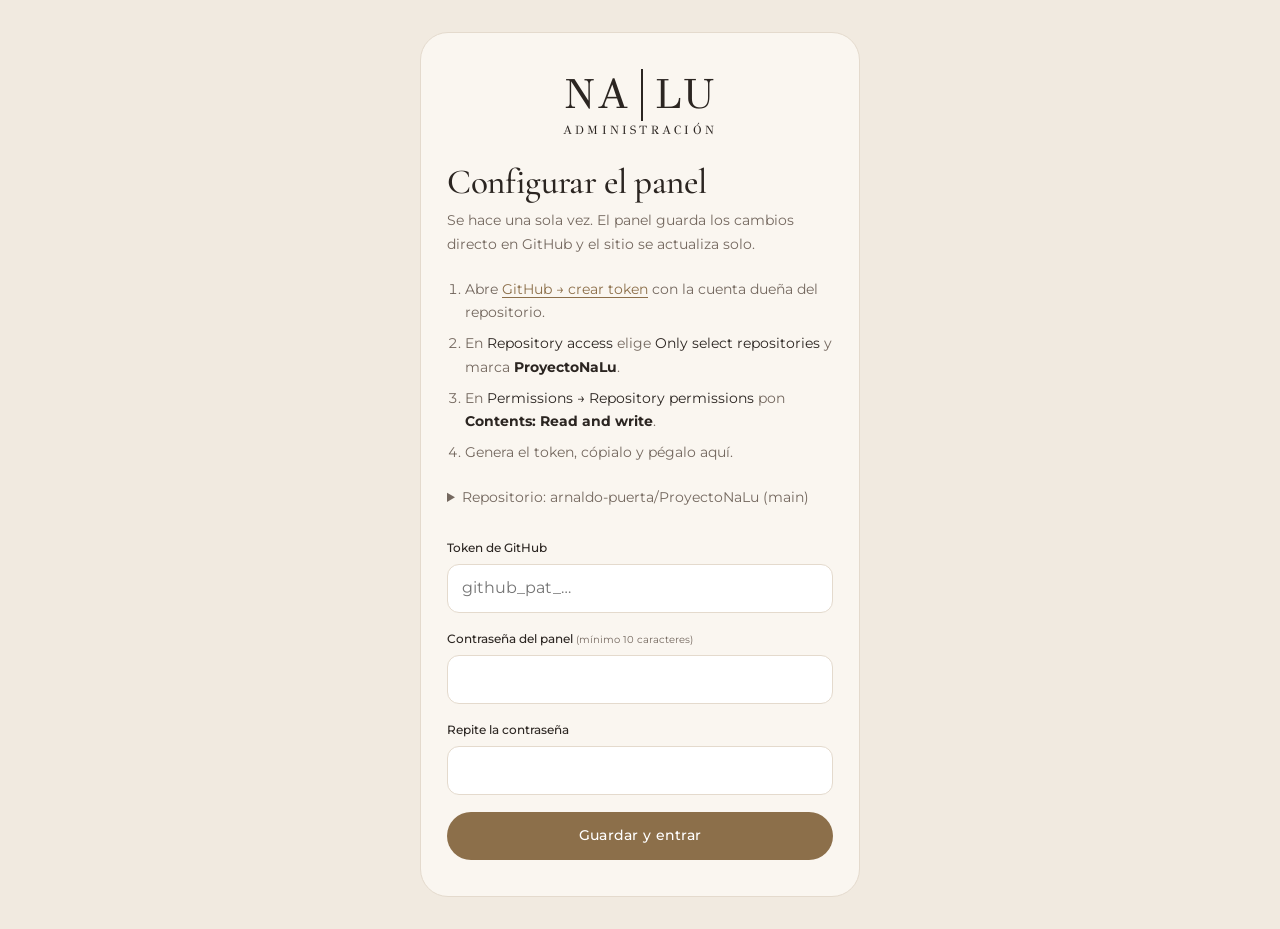
==== admin/index.html @ 3623da63 "Add files via upload" ====
<!DOCTYPE html>
<html lang="es">
<head>
    <meta charset="UTF-8">
    <meta name="viewport" content="width=device-width, initial-scale=1.0, viewport-fit=cover">
    <meta name="robots" content="noindex, nofollow">
    <title>Admin | NALU</title>
    <meta name="theme-color" content="#FAF6F0">

    <link rel="preconnect" href="https://fonts.googleapis.com">
    <link rel="preconnect" href="https://fonts.gstatic.com" crossorigin>
    <link href="https://fonts.googleapis.com/css2?family=Cormorant+Garamond:wght@500;600&family=GFS+Didot&family=Montserrat:wght@300;400;500;600&display=swap" rel="stylesheet">
    <link rel="stylesheet" href="https://cdnjs.cloudflare.com/ajax/libs/font-awesome/6.7.2/css/all.min.css">

    <link rel="stylesheet" href="../css/nalu.css">
    <link rel="stylesheet" href="admin.css">
</head>
<body class="admin">

    <!-- Pantallas de acceso: cargando, configuración inicial y contraseña -->
    <main class="acceso" id="acceso">
        <div class="acceso-caja">
            <a href="../index.html" class="logo" aria-label="Ir al sitio">
                <span class="logo-marca">NA<i></i>LU</span>
                <span class="logo-sub">ADMINISTRACIÓN</span>
            </a>
            <div id="acceso-contenido">
                <p class="acceso-cargando">Cargando…</p>
            </div>
        </div>
    </main>

    <!-- Panel de administración -->
    <div class="app" id="app" hidden>

        <header class="barra">
            <div class="barra-inner">
                <a href="../index.html" target="_blank" class="logo logo--chico" aria-label="Ver sitio">
                    <span class="logo-marca">NA<i></i>LU</span>
                </a>
                <p class="estado" id="estado" role="status"></p>
                <button class="btn btn--primario" id="publicar" disabled>Publicar</button>
            </div>
            <nav class="pestanas" role="tablist" aria-label="Secciones">
                <button role="tab" data-tab="productos" aria-selected="true">Productos</button>
                <button role="tab" data-tab="colecciones" aria-selected="false">Colecciones</button>
                <button role="tab" data-tab="enlaces" aria-selected="false">Enlaces</button>
                <button role="tab" data-tab="ajustes" aria-selected="false">Ajustes</button>
            </nav>
        </header>

        <main class="contenido" id="contenido"></main>

    </div>

    <!-- Formulario en ventana (productos y colecciones) -->
    <dialog class="dialogo" id="dialogo">
        <form method="dialog" id="dialogo-form" novalidate></form>
    </dialog>

    <div class="aviso" id="aviso" role="status"></div>

    <script src="admin.js"></script>
</body>
</html>
---- css/nalu.css ----
/* ==========================================================================
   NALU · Souvenirs
   Hoja de estilos del sitio público (móvil primero)
   ========================================================================== */

:root{
    /* Color */
    --cera:      #FAF6F0;   /* fondo principal */
    --lino:      #F1EAE0;   /* superficies secundarias */
    --papel:     #FFFFFF;
    --hollin:    #2B2521;   /* texto */
    --humo:      #74685F;   /* texto secundario */
    --linea:     #E4DACD;   /* bordes */
    --miel:      #B89B72;   /* acento de marca */
    --miel-osc:  #8C6F4A;   /* acento sobre fondos claros y botones */
    --wa:        #1E7D4F;   /* WhatsApp, sobrio */

    /* Tipografía */
    --f-logo:    'GFS Didot', 'Didot', serif;
    --f-titulo:  'Cormorant Garamond', 'Garamond', serif;
    --f-texto:   'Montserrat', system-ui, sans-serif;

    /* Escala */
    --t-xs:  .78rem;
    --t-sm:  .88rem;
    --t-md:  1rem;
    --t-lg:  1.25rem;
    --t-xl:  clamp(1.9rem, 1.4rem + 2vw, 2.6rem);
    --t-2xl: clamp(2.4rem, 1.6rem + 3.6vw, 4.2rem);
    --t-3xl: clamp(2.8rem, 1.8rem + 5vw, 5.4rem);

    /* Espacio y forma */
    --gutter: clamp(16px, 4vw, 40px);
    --max: 1240px;
    --r-sm: 10px;
    --r-md: 16px;
    --arco: 999px 999px var(--r-md) var(--r-md);   /* forma de vela / nicho */

    --header-h: 72px;
    --ease: cubic-bezier(.2, .7, .2, 1);
}

@media (min-width: 900px){
    :root{ --header-h: 96px; }
}

/* ----- Base ----- */

*,
*::before,
*::after{
    margin: 0;
    padding: 0;
    box-sizing: border-box;
}

html{
    scroll-behavior: smooth;
    -webkit-text-size-adjust: 100%;
}

body{
    font-family: var(--f-texto);
    font-size: var(--t-md);
    line-height: 1.65;
    color: var(--hollin);
    background: var(--cera);
    overflow-x: hidden;
    -webkit-font-smoothing: antialiased;
}

img{
    display: block;
    max-width: 100%;
}

a{
    color: inherit;
    text-decoration: none;
}

button,
input,
select,
textarea{
    font: inherit;
    color: inherit;
}

button{
    cursor: pointer;
    background: none;
    border: none;
}

h1, h2, h3{
    font-family: var(--f-titulo);
    font-weight: 500;
    line-height: 1.05;
    letter-spacing: -.01em;
}

:focus-visible{
    outline: 2px solid var(--miel-osc);
    outline-offset: 3px;
    border-radius: 4px;
}

.sr-only{
    position: absolute;
    width: 1px;
    height: 1px;
    overflow: hidden;
    clip: rect(0 0 0 0);
    white-space: nowrap;
}

.container{
    width: 100%;
    max-width: var(--max);
    margin-inline: auto;
    padding-inline: var(--gutter);
}

body.bloqueado{
    overflow: hidden;
}

/* ==========================================================================
   BOTONES
   ========================================================================== */

.btn{
    display: inline-flex;
    align-items: center;
    justify-content: center;
    gap: 10px;
    min-height: 48px;
    padding: 0 26px;
    border-radius: 999px;
    font-size: var(--t-sm);
    font-weight: 500;
    letter-spacing: .02em;
    white-space: nowrap;
    transition: background .25s, color .25s, border-color .25s, transform .25s var(--ease);
}

.btn:active{
    transform: scale(.98);
}

.btn--primario{
    background: var(--miel-osc);
    color: #fff;
}

.btn--primario:hover{
    background: #77603F;
}

.btn--claro{
    background: var(--cera);
    color: var(--hollin);
}

.btn--claro:hover{
    background: #fff;
}

.btn--borde{
    border: 1px solid var(--linea);
    color: var(--hollin);
}

.btn--borde:hover{
    border-color: var(--miel-osc);
    color: var(--miel-osc);
}

.btn--vidrio{
    border: 1px solid rgba(255,255,255,.55);
    color: #fff;
    backdrop-filter: blur(6px);
    -webkit-backdrop-filter: blur(6px);
}

.btn--vidrio:hover{
    background: rgba(255,255,255,.14);
}

.btn--wa{
    background: var(--wa);
    color: #fff;
}

.btn--wa:hover{
    background: #176640;
}

.btn--wa i{
    font-size: 1.2em;
}

.btn--bloque{
    width: 100%;
}

.btn:disabled{
    opacity: .45;
    cursor: not-allowed;
}

.icono-btn{
    position: relative;
    display: inline-grid;
    place-items: center;
    width: 44px;
    height: 44px;
    border-radius: 50%;
    font-size: 1.1rem;
    transition: background .25s, color .25s;
}

.icono-btn:hover{
    background: rgba(140,111,74,.1);
}

.contador{
    position: absolute;
    top: 4px;
    right: 2px;
    min-width: 18px;
    height: 18px;
    padding: 0 5px;
    border-radius: 999px;
    background: var(--miel-osc);
    color: #fff;
    font-family: var(--f-texto);
    font-size: .65rem;
    font-weight: 600;
    line-height: 18px;
    text-align: center;
    transform: scale(0);
    transition: transform .3s var(--ease);
}

.contador.visible{
    transform: scale(1);
}

/* ==========================================================================
   ENCABEZADO
   ========================================================================== */

.encabezado{
    position: fixed;
    inset: 0 0 auto 0;
    z-index: 100;
    height: var(--header-h);
    color: var(--hollin);
    background: rgba(250,246,240,.94);
    backdrop-filter: blur(14px);
    -webkit-backdrop-filter: blur(14px);
    border-bottom: 1px solid var(--linea);
    transition: background .35s, color .35s, border-color .35s;
}

/* En el inicio, transparente sobre la portada hasta hacer scroll */
.encabezado.sobre-portada{
    background: transparent;
    border-color: transparent;
    color: #fff;
    backdrop-filter: none;
    -webkit-backdrop-filter: none;
}

.encabezado-inner{
    height: 100%;
    display: grid;
    grid-template-columns: 1fr auto 1fr;
    align-items: center;
}

.nav{
    display: none;
    gap: 28px;
    font-size: var(--t-sm);
    letter-spacing: .04em;
}

.nav a{
    position: relative;
    padding: 6px 0;
}

.nav a::after{
    content: "";
    position: absolute;
    left: 0;
    bottom: 0;
    width: 100%;
    height: 1px;
    background: currentColor;
    transform: scaleX(0);
    transform-origin: left;
    transition: transform .3s var(--ease);
}

.nav a:hover::after,
.nav a[aria-current="page"]::after{
    transform: scaleX(1);
}

.encabezado-izq{
    display: flex;
    align-items: center;
}

.encabezado-der{
    display: flex;
    align-items: center;
    justify-content: flex-end;
    gap: 22px;
}

.acciones{
    display: flex;
    align-items: center;
    gap: 2px;
}

.acciones .solo-escritorio{
    display: none;
}

@media (min-width: 900px){
    .nav{ display: flex; }
    .btn-menu{ display: none; }
    .acciones .solo-escritorio{ display: inline-grid; }
}

/* ----- Logo NA | LU ----- */

.logo{
    display: flex;
    flex-direction: column;
    align-items: center;
    font-family: var(--f-logo);
    line-height: 1;
}

.logo-marca{
    display: flex;
    align-items: center;
    gap: 9px;
    font-size: 1.85rem;
    letter-spacing: .04em;
}

.logo-marca i{
    width: 1.5px;
    height: 1.25em;
    background: currentColor;
}

.logo-sub{
    margin-top: 3px;
    font-size: .62rem;
    letter-spacing: .26em;
}

@media (min-width: 900px){
    .logo-marca{ font-size: 2.6rem; gap: 12px; }
    .logo-sub{ font-size: .78rem; }
}

/* ----- Menú móvil ----- */

.menu-movil{
    position: fixed;
    inset: 0;
    z-index: 300;
    display: flex;
    flex-direction: column;
    padding: calc(var(--header-h) + 20px) var(--gutter) 32px;
    background: var(--cera);
    color: var(--hollin);
    transform: translateY(-100%);
    transition: transform .5s var(--ease);
    visibility: hidden;
}

.menu-movil.abierto{
    transform: none;
    visibility: visible;
}

.menu-movil .cerrar{
    position: absolute;
    top: 14px;
    left: calc(var(--gutter) - 10px);
}

.menu-movil nav{
    display: flex;
    flex-direction: column;
}

.menu-movil nav a{
    padding: 14px 0;
    border-bottom: 1px solid var(--linea);
    font-family: var(--f-titulo);
    font-size: 2rem;
    line-height: 1.1;
}

.menu-movil .menu-enlaces{
    margin-top: auto;
    display: flex;
    flex-wrap: wrap;
    gap: 10px;
}

/* ==========================================================================
   PORTADA (inicio)
   ========================================================================== */

.portada{
    position: relative;
    height: 88svh;
    min-height: 540px;
    max-height: 920px;
    color: #fff;
    overflow: hidden;
    background: var(--hollin);
}

.portada-fotos img{
    position: absolute;
    inset: 0;
    width: 100%;
    height: 100%;
    object-fit: cover;
    opacity: 0;
    transform: scale(1.04);
    transition: opacity 1.2s ease, transform 7s linear;
}

.portada-fotos img.activa{
    opacity: 1;
    transform: scale(1);
}

.portada::after{
    content: "";
    position: absolute;
    inset: 0;
    background:
        linear-gradient(to top, rgba(30,24,20,.78) 0%, rgba(30,24,20,.25) 55%, rgba(30,24,20,.35) 100%);
}

.portada-texto{
    position: absolute;
    z-index: 2;
    left: 0;
    right: 0;
    bottom: clamp(36px, 8vh, 90px);
}

.portada h1{
    max-width: 13ch;
    font-size: var(--t-3xl);
    font-weight: 500;
    line-height: .98;
}

.portada p{
    max-width: 44ch;
    margin-top: 18px;
    font-size: var(--t-sm);
    font-weight: 300;
    line-height: 1.75;
    opacity: .92;
}

.portada-botones{
    display: flex;
    flex-wrap: wrap;
    gap: 12px;
    margin-top: 28px;
}

.portada-puntos{
    display: flex;
    gap: 8px;
    margin-top: 34px;
}

.portada-puntos button{
    width: 26px;
    height: 20px;
    position: relative;
}

.portada-puntos button::before{
    content: "";
    position: absolute;
    left: 0;
    right: 0;
    top: 50%;
    height: 2px;
    background: rgba(255,255,255,.4);
    transition: background .3s;
}

.portada-puntos button[aria-current="true"]::before{
    background: #fff;
}

@media (min-width: 900px){
    .portada p{ font-size: var(--t-md); }
}

/* ==========================================================================
   SECCIONES
   ========================================================================== */

.seccion{
    padding-block: clamp(64px, 10vw, 120px);
}

.seccion--lino{
    background: var(--lino);
}

.seccion-cabeza{
    display: flex;
    align-items: flex-end;
    justify-content: space-between;
    gap: 20px;
    margin-bottom: clamp(28px, 4vw, 48px);
}

.seccion-cabeza h2{
    font-size: var(--t-2xl);
}

.seccion-cabeza p{
    max-width: 46ch;
    margin-top: 10px;
    color: var(--humo);
    font-size: var(--t-sm);
}

.enlace-flecha{
    flex-shrink: 0;
    display: inline-flex;
    align-items: center;
    gap: 8px;
    padding-bottom: 4px;
    border-bottom: 1px solid currentColor;
    font-size: var(--t-sm);
    color: var(--miel-osc);
}

/* ----- Colecciones (formas de arco) ----- */

.colecciones{
    display: grid;
    grid-auto-flow: column;
    grid-auto-columns: min(72%, 300px);
    gap: 16px;
    overflow-x: auto;
    scroll-snap-type: x mandatory;
    scrollbar-width: none;
    margin-inline: calc(var(--gutter) * -1);
    padding-inline: var(--gutter);
    scroll-padding-inline: var(--gutter);
}

.colecciones::-webkit-scrollbar{ display: none; }

.coleccion{
    scroll-snap-align: start;
    display: block;
}

.coleccion figure{
    aspect-ratio: 3 / 4;
    overflow: hidden;
    border-radius: var(--arco);
    background: var(--lino);
}

.coleccion img{
    width: 100%;
    height: 100%;
    object-fit: cover;
    transition: transform .9s var(--ease);
}

.coleccion:hover img{
    transform: scale(1.05);
}

.coleccion h3{
    margin-top: 18px;
    font-size: 1.7rem;
}

.coleccion p{
    margin-top: 6px;
    color: var(--humo);
    font-size: var(--t-sm);
    line-height: 1.6;
}

@media (min-width: 900px){
    .colecciones{
        grid-auto-flow: row;
        grid-template-columns: repeat(auto-fit, minmax(240px, 1fr));
        gap: 32px;
        overflow: visible;
        margin-inline: 0;
        padding-inline: 0;
    }
}

/* ==========================================================================
   PRODUCTOS
   ========================================================================== */

.productos{
    display: grid;
    grid-template-columns: repeat(2, minmax(0, 1fr));
    gap: 36px 14px;
}

@media (min-width: 640px){
    .productos{ grid-template-columns: repeat(3, minmax(0, 1fr)); gap: 44px 24px; }
}

@media (min-width: 1080px){
    .productos{ grid-template-columns: repeat(4, minmax(0, 1fr)); gap: 52px 28px; }
}

/* Fila deslizable en móvil (destacados del inicio) */
@media (max-width: 639px){
    .productos--fila{
        grid-auto-flow: column;
        grid-template-columns: none;
        grid-auto-columns: 62%;
        overflow-x: auto;
        scroll-snap-type: x mandatory;
        scrollbar-width: none;
        margin-inline: calc(var(--gutter) * -1);
        padding-inline: var(--gutter);
        scroll-padding-inline: var(--gutter);
    }

    .productos--fila::-webkit-scrollbar{ display: none; }

    .productos--fila .producto{ scroll-snap-align: start; }
}

.producto{
    display: flex;
    flex-direction: column;
    min-width: 0;
}

.producto-foto{
    position: relative;
    display: block;
    width: 100%;
    aspect-ratio: 4 / 5;
    overflow: hidden;
    border-radius: var(--arco);
    background: var(--lino);
}

.producto-foto img{
    width: 100%;
    height: 100%;
    object-fit: cover;
    transition: transform .9s var(--ease);
}

.producto-foto:hover img{
    transform: scale(1.05);
}

.producto-agotado .producto-foto img{
    filter: grayscale(.6);
    opacity: .7;
}

.etiqueta{
    position: absolute;
    left: 50%;
    bottom: 12px;
    transform: translateX(-50%);
    padding: 4px 12px;
    border-radius: 999px;
    background: var(--cera);
    color: var(--hollin);
    font-size: var(--t-xs);
    white-space: nowrap;
}

.producto-datos{
    padding: 14px 2px 0;
    text-align: center;
}

.producto-datos h3{
    font-family: var(--f-titulo);
    font-size: 1.35rem;
    font-weight: 500;
    line-height: 1.15;
}

.producto-precio{
    display: block;
    margin-top: 4px;
    font-size: var(--t-sm);
    color: var(--miel-osc);
}

.producto-acciones{
    display: flex;
    gap: 8px;
    margin-top: 14px;
}

.producto-acciones .btn{
    flex: 1;
    min-height: 42px;
    padding: 0 12px;
    font-size: var(--t-xs);
}

.producto-acciones .icono-btn{
    flex-shrink: 0;
    border: 1px solid var(--linea);
    font-size: 1rem;
}

.producto-acciones .icono-btn:hover{
    border-color: var(--miel-osc);
    color: var(--miel-osc);
    background: transparent;
}

.producto-acciones .icono-btn.agregado{
    background: var(--hollin);
    border-color: var(--hollin);
    color: #fff;
}

@media (min-width: 640px){
    .producto-acciones .btn{ font-size: var(--t-sm); }
    .producto-datos h3{ font-size: 1.5rem; }
}

.vacio{
    grid-column: 1 / -1;
    padding: 48px 0;
    text-align: center;
    color: var(--humo);
}

/* ==========================================================================
   ESENCIA
   ========================================================================== */

.esencia{
    display: grid;
    gap: 34px;
}

.esencia article{
    display: grid;
    grid-template-columns: 34px 1fr;
    gap: 4px 14px;
}

.esencia .flor{
    grid-row: span 2;
    color: var(--miel-osc);
    font-size: 1.5rem;
    line-height: 1.2;
}

.esencia h3{
    font-size: 1.7rem;
}

.esencia p{
    color: var(--humo);
    font-size: var(--t-sm);
    max-width: 38ch;
}

@media (min-width: 900px){
    .esencia{ grid-template-columns: repeat(3, 1fr); gap: 48px; }
}

/* ==========================================================================
   NOSOTROS
   ========================================================================== */

.nosotros{
    display: grid;
    gap: 40px;
    align-items: center;
}

.nosotros figure{
    max-width: 440px;
    width: 100%;
    margin-inline: auto;
    aspect-ratio: 4 / 5;
    overflow: hidden;
    border-radius: var(--arco);
}

.nosotros figure img{
    width: 100%;
    height: 100%;
    object-fit: cover;
}

.nosotros h2{
    font-size: var(--t-2xl);
    margin-bottom: 22px;
}

.nosotros p{
    max-width: 56ch;
    color: var(--humo);
    margin-bottom: 16px;
    line-height: 1.85;
}

@media (min-width: 900px){
    .nosotros{ grid-template-columns: 5fr 6fr; gap: 90px; }
    .nosotros figure{ margin: 0; }
}

/* ==========================================================================
   CONTACTO
   ========================================================================== */

.contacto{
    text-align: center;
}

.contacto h2{
    font-size: var(--t-2xl);
}

.contacto > p{
    max-width: 48ch;
    margin: 14px auto 30px;
    color: var(--humo);
}

.enlaces{
    display: flex;
    flex-wrap: wrap;
    justify-content: center;
    gap: 10px;
}

.enlace{
    display: inline-flex;
    align-items: center;
    gap: 10px;
    min-height: 46px;
    padding: 0 20px;
    border: 1px solid var(--linea);
    border-radius: 999px;
    background: var(--cera);
    font-size: var(--t-sm);
    transition: border-color .25s, color .25s;
}

.enlace:hover{
    border-color: var(--miel-osc);
    color: var(--miel-osc);
}

.enlace i{
    font-size: 1.1rem;
}

/* ==========================================================================
   PIE
   ========================================================================== */

.pie{
    padding: 64px 0 calc(32px + env(safe-area-inset-bottom));
    background: var(--hollin);
    color: var(--cera);
    text-align: center;
}

.pie .logo{
    margin-bottom: 26px;
}

.pie .logo-marca{
    font-size: 2.6rem;
}

.pie-nav{
    display: flex;
    flex-wrap: wrap;
    justify-content: center;
    gap: 8px 26px;
    font-size: var(--t-sm);
    margin-bottom: 26px;
}

.pie-nav a:hover{
    color: var(--miel);
}

.pie-redes{
    display: flex;
    justify-content: center;
    gap: 10px;
    margin-bottom: 30px;
}

.pie-redes a{
    display: grid;
    place-items: center;
    width: 44px;
    height: 44px;
    border: 1px solid rgba(250,246,240,.18);
    border-radius: 50%;
    transition: background .25s, border-color .25s;
}

.pie-redes a:hover{
    background: var(--miel-osc);
    border-color: var(--miel-osc);
}

.pie small{
    display: block;
    padding-top: 24px;
    border-top: 1px solid rgba(250,246,240,.1);
    color: rgba(250,246,240,.5);
    font-size: var(--t-xs);
}

/* ==========================================================================
   PÁGINAS INTERNAS
   ========================================================================== */

.pagina{
    padding-top: calc(var(--header-h) + clamp(28px, 5vw, 56px));
    min-height: 70vh;
}

.pagina-cabeza{
    margin-bottom: clamp(24px, 4vw, 40px);
}

.pagina-cabeza h1{
    font-size: var(--t-2xl);
}

.pagina-cabeza p{
    max-width: 52ch;
    margin-top: 10px;
    color: var(--humo);
    font-size: var(--t-sm);
}

/* ----- Herramientas del catálogo ----- */

.herramientas{
    position: sticky;
    top: var(--header-h);
    z-index: 20;
    display: flex;
    flex-direction: column;
    gap: 12px;
    padding: 12px 0;
    margin-bottom: 28px;
    background: var(--cera);
}

.chips{
    display: flex;
    gap: 8px;
    overflow-x: auto;
    scrollbar-width: none;
    margin-inline: calc(var(--gutter) * -1);
    padding-inline: var(--gutter);
}

.chips::-webkit-scrollbar{ display: none; }

.chip{
    flex-shrink: 0;
    min-height: 40px;
    padding: 0 18px;
    border: 1px solid var(--linea);
    border-radius: 999px;
    font-size: var(--t-sm);
    transition: background .25s, color .25s, border-color .25s;
}

.chip:hover{
    border-color: var(--miel-osc);
}

.chip[aria-pressed="true"]{
    background: var(--hollin);
    border-color: var(--hollin);
    color: var(--cera);
}

.buscador{
    position: relative;
}

.buscador i{
    position: absolute;
    left: 16px;
    top: 50%;
    transform: translateY(-50%);
    color: var(--humo);
    font-size: .9rem;
}

.buscador input{
    width: 100%;
    min-height: 44px;
    padding: 0 16px 0 42px;
    border: 1px solid var(--linea);
    border-radius: 999px;
    background: var(--papel);
    font-size: var(--t-sm);
}

.buscador input:focus{
    outline: none;
    border-color: var(--miel-osc);
}

@media (min-width: 900px){
    .herramientas{
        flex-direction: row;
        align-items: center;
        justify-content: space-between;
    }

    .chips{ margin: 0; padding: 0; }

    .buscador{ width: 280px; }
}

.encargo{
    margin-top: clamp(64px, 9vw, 110px);
    padding: clamp(32px, 6vw, 64px) var(--gutter);
    border-radius: 28px;
    background: var(--lino);
    text-align: center;
}

.encargo h2{
    font-size: var(--t-xl);
}

.encargo p{
    max-width: 48ch;
    margin: 12px auto 24px;
    color: var(--humo);
    font-size: var(--t-sm);
}

/* ==========================================================================
   PANEL DEL CARRITO
   ========================================================================== */

.velo{
    position: fixed;
    inset: 0;
    z-index: 400;
    background: rgba(43,37,33,.4);
    opacity: 0;
    visibility: hidden;
    transition: opacity .3s, visibility .3s;
}

.velo.abierto{
    opacity: 1;
    visibility: visible;
}

.panel{
    position: fixed;
    z-index: 410;
    display: flex;
    flex-direction: column;
    background: var(--cera);
    visibility: hidden;
    transition: transform .45s var(--ease), visibility .45s;
}

.panel.abierto{
    visibility: visible;
    transform: none;
}

/* Móvil: hoja inferior */
.panel--carrito{
    left: 0;
    right: 0;
    bottom: 0;
    max-height: 88svh;
    border-radius: 24px 24px 0 0;
    transform: translateY(100%);
}

@media (min-width: 700px){
    .panel--carrito{
        top: 0;
        left: auto;
        width: 420px;
        max-height: none;
        border-radius: 0;
        transform: translateX(100%);
    }
}

.panel-cabeza{
    display: flex;
    align-items: center;
    justify-content: space-between;
    padding: 18px 22px;
    border-bottom: 1px solid var(--linea);
}

.panel-cabeza h2{
    font-size: 1.9rem;
}

.panel-cuerpo{
    flex: 1;
    overflow-y: auto;
    padding: 4px 22px;
    overscroll-behavior: contain;
}

.panel-pie{
    display: flex;
    flex-direction: column;
    gap: 10px;
    padding: 16px 22px calc(18px + env(safe-area-inset-bottom));
    border-top: 1px solid var(--linea);
}

.panel-pie:empty{
    display: none;
}

.asa{
    width: 40px;
    height: 4px;
    margin: 10px auto 0;
    border-radius: 4px;
    background: var(--linea);
}

@media (min-width: 700px){
    .panel--carrito .asa{ display: none; }
}

/* ----- Renglones del carrito ----- */

.renglon{
    display: grid;
    grid-template-columns: 64px 1fr auto;
    gap: 14px;
    align-items: center;
    padding: 16px 0;
    border-bottom: 1px solid var(--linea);
}

.renglon:last-child{
    border-bottom: none;
}

.renglon img{
    width: 64px;
    height: 80px;
    object-fit: cover;
    border-radius: 999px 999px 8px 8px;
}

.renglon h3{
    font-family: var(--f-texto);
    font-size: var(--t-sm);
    font-weight: 500;
    line-height: 1.3;
}

.renglon .unitario{
    display: block;
    color: var(--humo);
    font-size: var(--t-xs);
}

.renglon-lado{
    display: flex;
    flex-direction: column;
    align-items: flex-end;
    gap: 8px;
}

.renglon-lado strong{
    font-size: var(--t-sm);
    font-weight: 600;
    white-space: nowrap;
}

.quitar{
    color: var(--humo);
    font-size: var(--t-xs);
    text-decoration: underline;
    text-underline-offset: 3px;
}

.quitar:hover{
    color: #A3483A;
}

.cantidad{
    display: inline-flex;
    align-items: center;
    margin-top: 8px;
    border: 1px solid var(--linea);
    border-radius: 999px;
    background: var(--papel);
}

.cantidad button{
    width: 34px;
    height: 34px;
    border-radius: 50%;
    font-size: 1.05rem;
}

.cantidad button:hover{
    color: var(--miel-osc);
}

.cantidad output{
    min-width: 26px;
    text-align: center;
    font-size: var(--t-sm);
    font-weight: 500;
}

.cantidad--grande button{
    width: 46px;
    height: 46px;
}

.cantidad--grande output{
    min-width: 36px;
    font-size: var(--t-md);
}

.total{
    display: flex;
    align-items: baseline;
    justify-content: space-between;
}

.total span{
    color: var(--humo);
    font-size: var(--t-sm);
}

.total strong{
    font-size: 1.3rem;
    font-weight: 600;
}

.carrito-vacio{
    display: flex;
    flex-direction: column;
    align-items: center;
    gap: 16px;
    padding: 56px 0;
    text-align: center;
    color: var(--humo);
}

.carrito-vacio h3{
    font-family: var(--f-titulo);
    font-size: 1.7rem;
    color: var(--hollin);
}

/* ==========================================================================
   VISTA DE PRODUCTO
   ========================================================================== */

.panel--producto{
    left: 0;
    right: 0;
    bottom: 0;
    max-height: 94svh;
    border-radius: 24px 24px 0 0;
    transform: translateY(100%);
    overflow-y: auto;
}

.vista{
    display: grid;
}

.vista figure{
    position: relative;
    aspect-ratio: 4 / 4;
    overflow: hidden;
    border-radius: 24px 24px 0 0;
}

.vista figure img{
    width: 100%;
    height: 100%;
    object-fit: cover;
}

.vista .cerrar{
    position: absolute;
    top: 12px;
    right: 12px;
    z-index: 2;
    background: rgba(250,246,240,.92);
}

.vista-texto{
    padding: 22px 22px calc(24px + env(safe-area-inset-bottom));
}

.vista-cat{
    color: var(--humo);
    font-size: var(--t-xs);
}

.vista-texto h2{
    margin-top: 4px;
    font-size: var(--t-xl);
}

.vista-precio{
    display: block;
    margin-top: 8px;
    color: var(--miel-osc);
    font-size: var(--t-lg);
}

.vista-texto p{
    margin-top: 14px;
    color: var(--humo);
    font-size: var(--t-sm);
    line-height: 1.8;
}

.vista-fila{
    display: flex;
    gap: 10px;
    margin-top: 22px;
}

.vista-fila .btn{
    flex: 1;
}

.aviso-agotado{
    margin-top: 16px;
    padding: 10px 14px;
    border-radius: var(--r-sm);
    background: var(--lino);
    font-size: var(--t-sm);
}

@media (min-width: 760px){
    .panel--producto{
        top: 50%;
        left: 50%;
        right: auto;
        bottom: auto;
        width: min(900px, calc(100% - 48px));
        max-height: calc(100svh - 48px);
        border-radius: 24px;
        transform: translate(-50%, -46%);
        opacity: 0;
        transition: transform .4s var(--ease), opacity .3s, visibility .4s;
    }

    .panel--producto.abierto{
        transform: translate(-50%, -50%);
        opacity: 1;
    }

    .vista{
        grid-template-columns: 1fr 1fr;
    }

    .vista figure{
        aspect-ratio: auto;
        min-height: 480px;
        border-radius: 24px 0 0 24px;
    }

    .vista-texto{
        align-self: center;
        padding: 48px 40px;
    }
}

/* ==========================================================================
   AVISO Y BARRA FLOTANTE
   ========================================================================== */

.aviso{
    position: fixed;
    left: 50%;
    bottom: calc(20px + env(safe-area-inset-bottom));
    z-index: 500;
    display: flex;
    align-items: center;
    gap: 14px;
    width: max-content;
    max-width: calc(100% - 32px);
    padding: 10px 10px 10px 18px;
    border-radius: 999px;
    background: var(--hollin);
    color: var(--cera);
    font-size: var(--t-sm);
    box-shadow: 0 14px 34px rgba(43,37,33,.25);
    opacity: 0;
    visibility: hidden;
    transform: translate(-50%, 16px);
    transition: .35s var(--ease);
}

.aviso.visible{
    opacity: 1;
    visibility: visible;
    transform: translate(-50%, 0);
}

.aviso span{
    overflow: hidden;
    text-overflow: ellipsis;
    white-space: nowrap;
}

.aviso .btn{
    min-height: 36px;
    padding: 0 16px;
    font-size: var(--t-xs);
}

/* Barra "Ver pedido" en celular cuando hay productos */
.barra-pedido{
    position: fixed;
    left: 12px;
    right: 12px;
    bottom: calc(12px + env(safe-area-inset-bottom));
    z-index: 90;
    display: flex;
    align-items: center;
    justify-content: space-between;
    gap: 12px;
    min-height: 56px;
    padding: 0 8px 0 20px;
    border-radius: 999px;
    background: var(--hollin);
    color: var(--cera);
    box-shadow: 0 14px 34px rgba(43,37,33,.25);
    font-size: var(--t-sm);
    transform: translateY(140%);
    transition: transform .45s var(--ease);
}

.barra-pedido.visible{
    transform: none;
}

.barra-pedido .btn{
    min-height: 42px;
    padding: 0 18px;
}

body.con-barra .pie{
    padding-bottom: calc(96px + env(safe-area-inset-bottom));
}

@media (min-width: 700px){
    .barra-pedido{ display: none; }
    body.con-barra .pie{ padding-bottom: 32px; }
}

/* ==========================================================================
   PÁGINA DEL CARRITO
   ========================================================================== */

.carrito-pagina{
    display: grid;
    gap: 28px;
    align-items: start;
}

.caja{
    padding: 8px 20px;
    border: 1px solid var(--linea);
    border-radius: 22px;
    background: var(--papel);
}

.caja-cabeza{
    display: flex;
    align-items: baseline;
    justify-content: space-between;
    padding: 16px 0 6px;
}

.caja-cabeza h2{
    font-size: 1.8rem;
}

.formulario{
    padding: 20px;
}

.formulario h2{
    font-size: 1.8rem;
    margin-bottom: 18px;
}

.campo{
    display: flex;
    flex-direction: column;
    gap: 6px;
    margin-bottom: 16px;
}

.campo label{
    font-size: var(--t-xs);
    font-weight: 500;
}

.campo label small{
    font-weight: 400;
    color: var(--humo);
}

.campo input,
.campo select,
.campo textarea{
    width: 100%;
    min-height: 46px;
    padding: 10px 14px;
    border: 1px solid var(--linea);
    border-radius: 12px;
    background: var(--cera);
    font-size: 16px; /* evita el zoom automático en iPhone */
}

.campo textarea{
    min-height: 96px;
    resize: vertical;
}

.campo input:focus,
.campo select:focus,
.campo textarea:focus{
    outline: none;
    border-color: var(--miel-osc);
    box-shadow: 0 0 0 3px rgba(140,111,74,.15);
}

.opciones{
    display: grid;
    grid-template-columns: 1fr 1fr;
    gap: 8px;
}

.opcion{
    position: relative;
}

.opcion input{
    position: absolute;
    opacity: 0;
}

.opcion span{
    display: flex;
    align-items: center;
    justify-content: center;
    min-height: 46px;
    padding: 6px 10px;
    border: 1px solid var(--linea);
    border-radius: 12px;
    background: var(--cera);
    font-size: var(--t-sm);
    text-align: center;
    cursor: pointer;
    transition: .2s;
}

.opcion input:checked + span{
    border-color: var(--hollin);
    background: var(--hollin);
    color: var(--cera);
}

.opcion input:focus-visible + span{
    outline: 2px solid var(--miel-osc);
    outline-offset: 2px;
}

.formulario .total{
    padding: 18px 0;
    margin-top: 6px;
    border-top: 1px solid var(--linea);
}

.nota{
    margin-top: 12px;
    color: var(--humo);
    font-size: var(--t-xs);
    text-align: center;
}

@media (min-width: 900px){
    .carrito-pagina{
        grid-template-columns: 7fr 5fr;
        gap: 40px;
    }

    .formulario{
        position: sticky;
        top: calc(var(--header-h) + 24px);
        padding: 28px;
    }

    .caja{ padding: 8px 28px; }
}

/* ==========================================================================
   MOVIMIENTO
   ========================================================================== */

@media (prefers-reduced-motion: reduce){
    *,
    *::before,
    *::after{
        transition-duration: .01ms !important;
        animation-duration: .01ms !important;
    }

    html{ scroll-behavior: auto; }
}

.campo--grupo{
    border: 0;
    min-width: 0;
}

.campo legend{
    margin-bottom: 6px;
    font-size: var(--t-xs);
    font-weight: 500;
}

.barra-pedido:not(.visible){
    visibility: hidden;
    transition: transform .45s var(--ease), visibility 0s .45s;
}

@media (max-width: 699px){
    body.con-barra .aviso{
        bottom: calc(80px + env(safe-area-inset-bottom));
    }
}
---- admin/admin.css ----
/* ==========================================================================
   NALU · Panel de administración (usa los tokens de css/nalu.css)
   ========================================================================== */

.admin{
    background: var(--cera);
    min-height: 100svh;
}

[hidden]{
    display: none !important;
}

/* ----- Acceso ----- */

.acceso{
    min-height: 100svh;
    display: grid;
    place-items: center;
    padding: 32px var(--gutter);
    background: var(--lino);
}

.acceso-caja{
    width: 100%;
    max-width: 440px;
    padding: 36px 26px;
    border: 1px solid var(--linea);
    border-radius: 28px;
    background: var(--cera);
}

.acceso-caja .logo{
    margin-bottom: 28px;
}

.acceso-caja h1{
    font-size: 2.2rem;
    margin-bottom: 8px;
}

.acceso-texto{
    color: var(--humo);
    font-size: var(--t-sm);
    margin-bottom: 22px;
}

.acceso-cargando{
    text-align: center;
    color: var(--humo);
    padding: 20px 0;
}

.pasos{
    margin: 0 0 22px 18px;
    color: var(--humo);
    font-size: var(--t-sm);
    display: grid;
    gap: 8px;
}

.pasos a,
.texto-tarjeta a{
    color: var(--miel-osc);
    text-decoration: underline;
    text-underline-offset: 3px;
}

.pasos strong,
.pasos em{
    color: var(--hollin);
    font-style: normal;
}

.detalles{
    margin-bottom: 16px;
    font-size: var(--t-sm);
}

.detalles summary{
    cursor: pointer;
    color: var(--humo);
    margin-bottom: 12px;
}

.error{
    color: #A3483A;
    font-size: var(--t-sm);
    min-height: 1px;
    margin-bottom: 10px;
}

.error:empty{
    margin: 0;
}

.enlace-texto{
    display: block;
    margin: 18px auto 0;
    color: var(--humo);
    font-size: var(--t-sm);
    text-decoration: underline;
    text-underline-offset: 3px;
}

/* ----- Barra superior ----- */

.barra{
    position: sticky;
    top: 0;
    z-index: 50;
    background: rgba(250,246,240,.96);
    backdrop-filter: blur(12px);
    -webkit-backdrop-filter: blur(12px);
    border-bottom: 1px solid var(--linea);
}

.barra-inner{
    max-width: 960px;
    margin: auto;
    display: flex;
    align-items: center;
    gap: 14px;
    padding: 12px var(--gutter);
}

.logo--chico .logo-marca{
    font-size: 1.6rem;
}

.estado{
    flex: 1;
    min-width: 0;
    color: var(--humo);
    font-size: var(--t-xs);
    line-height: 1.3;
}

.estado--pendiente{
    color: var(--miel-osc);
    font-weight: 500;
}

.estado--trabajando{
    color: var(--hollin);
}

.barra .btn{
    min-height: 42px;
    padding: 0 22px;
}

.pestanas{
    max-width: 960px;
    margin: auto;
    display: flex;
    gap: 4px;
    overflow-x: auto;
    scrollbar-width: none;
    padding: 0 var(--gutter);
}

.pestanas::-webkit-scrollbar{ display: none; }

.pestanas button{
    flex-shrink: 0;
    padding: 10px 14px 12px;
    border-bottom: 2px solid transparent;
    color: var(--humo);
    font-size: var(--t-sm);
}

.pestanas button[aria-selected="true"]{
    color: var(--hollin);
    border-color: var(--hollin);
    font-weight: 500;
}

/* ----- Contenido ----- */

.contenido{
    max-width: 960px;
    margin: auto;
    padding: 28px var(--gutter) 80px;
}

.cabeza{
    display: flex;
    flex-wrap: wrap;
    align-items: flex-end;
    justify-content: space-between;
    gap: 16px;
    margin-bottom: 22px;
}

.cabeza h1{
    font-size: var(--t-xl);
}

.cabeza p{
    color: var(--humo);
    font-size: var(--t-sm);
    margin-top: 4px;
}

.nota-admin{
    padding: 12px 16px;
    margin-bottom: 18px;
    border-radius: var(--r-sm);
    background: var(--lino);
    font-size: var(--t-sm);
}

.filtros{
    display: grid;
    grid-template-columns: 1fr 1fr;
    gap: 10px;
    margin-bottom: 18px;
}

.filtros select,
.filtros input{
    min-height: 44px;
    padding: 0 14px;
    border: 1px solid var(--linea);
    border-radius: 12px;
    background: var(--papel);
    font-size: 16px;
}

.btn--chico{
    min-height: 38px;
    padding: 0 16px;
    font-size: var(--t-xs);
}

.btn--peligro{
    border: 1px solid #E5C9C2;
    color: #A3483A;
}

.btn--peligro:hover{
    background: #A3483A;
    border-color: #A3483A;
    color: #fff;
}

/* ----- Listas ----- */

.lista{
    list-style: none;
    border: 1px solid var(--linea);
    border-radius: 20px;
    background: var(--papel);
    overflow: hidden;
}

.fila{
    display: grid;
    grid-template-columns: 56px 1fr;
    gap: 6px 14px;
    align-items: center;
    padding: 14px 16px;
    border-bottom: 1px solid var(--linea);
}

.fila:last-child{
    border-bottom: none;
}

.fila-foto{
    width: 56px;
    height: 70px;
    object-fit: cover;
    background: var(--lino);
    grid-row: span 2;
}

.fila-foto--arco{
    border-radius: 999px 999px 8px 8px;
}

.fila-texto{
    display: flex;
    flex-direction: column;
    min-width: 0;
}

.fila-texto strong{
    font-weight: 500;
    font-size: var(--t-sm);
    overflow: hidden;
    text-overflow: ellipsis;
    white-space: nowrap;
}

.fila-texto span{
    color: var(--humo);
    font-size: var(--t-xs);
}

.insignias{
    display: flex;
    gap: 6px;
    margin-top: 4px;
}

.insignias:empty{
    display: none;
}

.insignia{
    padding: 1px 8px;
    border-radius: 999px;
    background: #EFE4D2;
    color: var(--miel-osc);
    font-size: .7rem;
    font-style: normal;
}

.insignia--gris{
    background: var(--lino);
    color: var(--humo);
}

.fila-acciones{
    display: flex;
    align-items: center;
    gap: 2px;
}

.fila-acciones .btn{
    margin-left: auto;
}

.fila-acciones .icono-btn{
    width: 38px;
    height: 38px;
    font-size: .85rem;
    color: var(--humo);
}

.icono-btn:disabled{
    opacity: .3;
    cursor: default;
}

.lista-vacia{
    padding: 36px 20px;
    text-align: center;
    color: var(--humo);
    font-size: var(--t-sm);
}

@media (min-width: 640px){
    .fila{
        grid-template-columns: 56px 1fr auto;
    }

    .fila-foto{ grid-row: auto; }

    .fila-acciones .btn{ margin-left: 8px; }
}

/* ----- Tarjetas (enlaces, ajustes) ----- */

.tarjeta{
    padding: 22px 20px;
    margin-bottom: 18px;
    border: 1px solid var(--linea);
    border-radius: 20px;
    background: var(--papel);
}

.tarjeta h2{
    font-size: 1.6rem;
    margin-bottom: 14px;
}

.tarjeta-cabeza{
    display: flex;
    flex-wrap: wrap;
    align-items: center;
    justify-content: space-between;
    gap: 10px;
    margin-bottom: 14px;
}

.tarjeta-cabeza h2{
    margin: 0;
}

.texto-tarjeta{
    color: var(--humo);
    font-size: var(--t-sm);
    margin-bottom: 16px;
}

.botones{
    display: flex;
    flex-wrap: wrap;
    gap: 10px;
}

.ayuda{
    color: var(--humo);
    font-size: var(--t-xs);
}

.ayuda--error{
    color: #A3483A;
}

.enlaces-admin{
    list-style: none;
}

.enlace-admin{
    padding: 16px 0;
    border-top: 1px solid var(--linea);
}

.enlace-admin:first-child{
    border-top: none;
    padding-top: 0;
}

.enlace-admin .campo{
    margin-bottom: 10px;
}

.enlace-admin-acciones{
    display: flex;
    align-items: center;
    gap: 4px;
}

.enlace-admin-acciones .btn{
    margin-left: auto;
}

.dos{
    display: grid;
    gap: 0 12px;
}

@media (min-width: 520px){
    .dos{ grid-template-columns: 1fr 1fr; }
}

.campo .ayuda{
    margin-top: 2px;
}

/* ----- Diálogo ----- */

.dialogo{
    width: 100%;
    max-width: 560px;
    max-height: 100svh;
    margin: auto auto 0;
    border: none;
    border-radius: 24px 24px 0 0;
    background: var(--cera);
    color: var(--hollin);
    padding: 0;
}

.dialogo::backdrop{
    background: rgba(43,37,33,.45);
}

@media (min-width: 640px){
    .dialogo{
        margin: auto;
        max-height: calc(100svh - 48px);
        border-radius: 24px;
    }
}

.dialogo form{
    display: flex;
    flex-direction: column;
    max-height: inherit;
}

.dialogo-cabeza{
    display: flex;
    align-items: center;
    justify-content: space-between;
    padding: 16px 20px;
    border-bottom: 1px solid var(--linea);
}

.dialogo-cabeza h2{
    font-size: 1.8rem;
}

.dialogo-cuerpo{
    overflow-y: auto;
    padding: 20px;
    overscroll-behavior: contain;
}

.dialogo-pie{
    display: flex;
    gap: 10px;
    padding: 14px 20px calc(14px + env(safe-area-inset-bottom));
    border-top: 1px solid var(--linea);
}

.dialogo-pie .btn--primario{
    flex: 1;
}

.dialogo-pie .btn--peligro{
    order: -1;
}

.dialogo .campo input,
.dialogo .campo select,
.dialogo .campo textarea,
.tarjeta .campo input,
.tarjeta .campo select,
.acceso .campo input{
    background: var(--papel);
}

.tarjeta .campo input,
.tarjeta .campo select{
    background: var(--cera);
}

/* ----- Foto ----- */

.foto-campo{
    display: flex;
    align-items: center;
    gap: 18px;
    margin-bottom: 20px;
}

.foto-vista{
    flex-shrink: 0;
    width: 104px;
    aspect-ratio: 4 / 5;
    display: grid;
    place-items: center;
    overflow: hidden;
    background: var(--lino);
    color: var(--humo);
    font-size: var(--t-xs);
    text-align: center;
    padding: 0;
}

.foto-vista--arco{
    border-radius: 999px 999px 12px 12px;
}

.foto-vista img{
    width: 100%;
    height: 100%;
    object-fit: cover;
}

.foto-vista span{
    padding: 8px;
}

.foto-boton{
    cursor: pointer;
    margin-bottom: 8px;
}

.foto-campo .ayuda{
    display: block;
}

/* ----- Interruptores ----- */

.interruptor{
    display: flex;
    align-items: center;
    justify-content: space-between;
    gap: 14px;
    padding: 12px 0;
    border-top: 1px solid var(--linea);
    font-size: var(--t-sm);
    cursor: pointer;
}

.interruptor input{
    order: 2;
    appearance: none;
    -webkit-appearance: none;
    flex-shrink: 0;
    width: 46px;
    height: 28px;
    border-radius: 999px;
    background: var(--linea);
    position: relative;
    cursor: pointer;
    transition: background .2s;
}

.interruptor input::after{
    content: "";
    position: absolute;
    top: 3px;
    left: 3px;
    width: 22px;
    height: 22px;
    border-radius: 50%;
    background: #fff;
    box-shadow: 0 1px 3px rgba(0,0,0,.15);
    transition: transform .2s var(--ease);
}

.interruptor input:checked{
    background: var(--miel-osc);
}

.interruptor input:checked::after{
    transform: translateX(18px);
}

.interruptor input:focus-visible{
    outline: 2px solid var(--miel-osc);
    outline-offset: 2px;
}

/* ----- Aviso ----- */

.admin .aviso{
    padding: 12px 20px;
    border-radius: 14px;
    white-space: normal;
    width: auto;
    text-align: center;
}

.foto-campo > div{
    min-width: 0;
}

.filtros > *{
    min-width: 0;
    width: 100%;
}
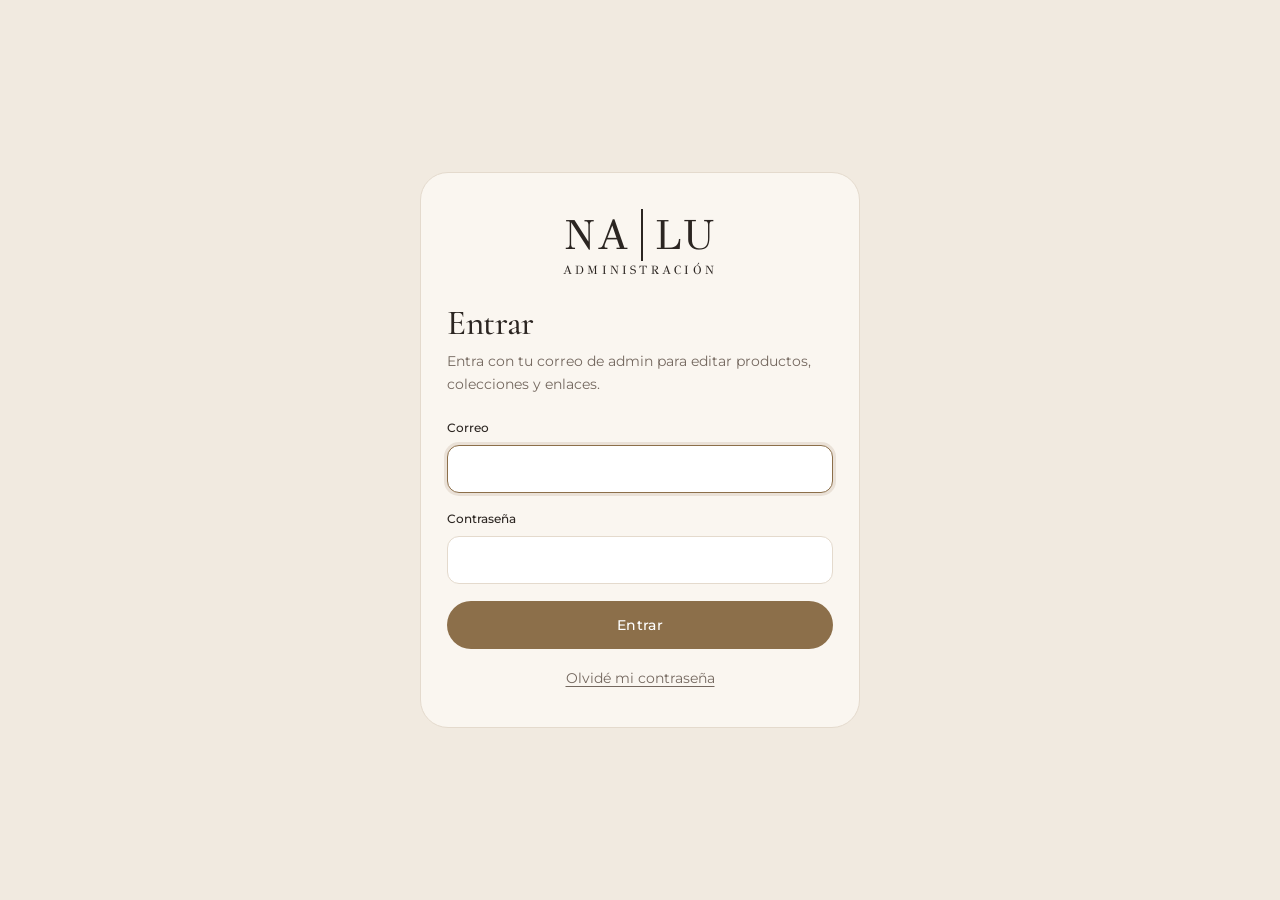
==== commit 8edee0ba: "Add files via upload" ====
--- a/admin/index.html
+++ b/admin/index.html
@@ -39,7 +39,7 @@
                     <span class="logo-marca">NA<i></i>LU</span>
                 </a>
                 <p class="estado" id="estado" role="status"></p>
-                <button class="btn btn--primario" id="publicar" disabled>Publicar</button>
+                <a class="btn btn--borde" href="../index.html" target="_blank" rel="noopener">Ver sitio</a>
             </div>
             <nav class="pestanas" role="tablist" aria-label="Secciones">
                 <button role="tab" data-tab="productos" aria-selected="true">Productos</button>
@@ -60,6 +60,8 @@
 
     <div class="aviso" id="aviso" role="status"></div>
 
+    <script src="../js/config.js"></script>
+    <script src="../js/supabase.js"></script>
     <script src="admin.js"></script>
 </body>
 </html>
--- a/admin/admin.css
+++ b/admin/admin.css
@@ -648,3 +648,27 @@
     min-width: 0;
     width: 100%;
 }
+
+.guardar-fijo{
+    position: sticky;
+    bottom: 0;
+    z-index: 5;
+    display: flex;
+    justify-content: flex-end;
+    margin: 0 calc(var(--gutter) * -1) -80px;
+    padding: 12px var(--gutter) calc(12px + env(safe-area-inset-bottom));
+    background: rgba(250,246,240,.96);
+    border-top: 1px solid var(--linea);
+}
+
+.guardar-fijo .btn{
+    min-width: 200px;
+}
+
+@media (max-width: 520px){
+    .guardar-fijo .btn{ flex: 1; }
+}
+
+.admin .aviso{
+    bottom: calc(86px + env(safe-area-inset-bottom));
+}
